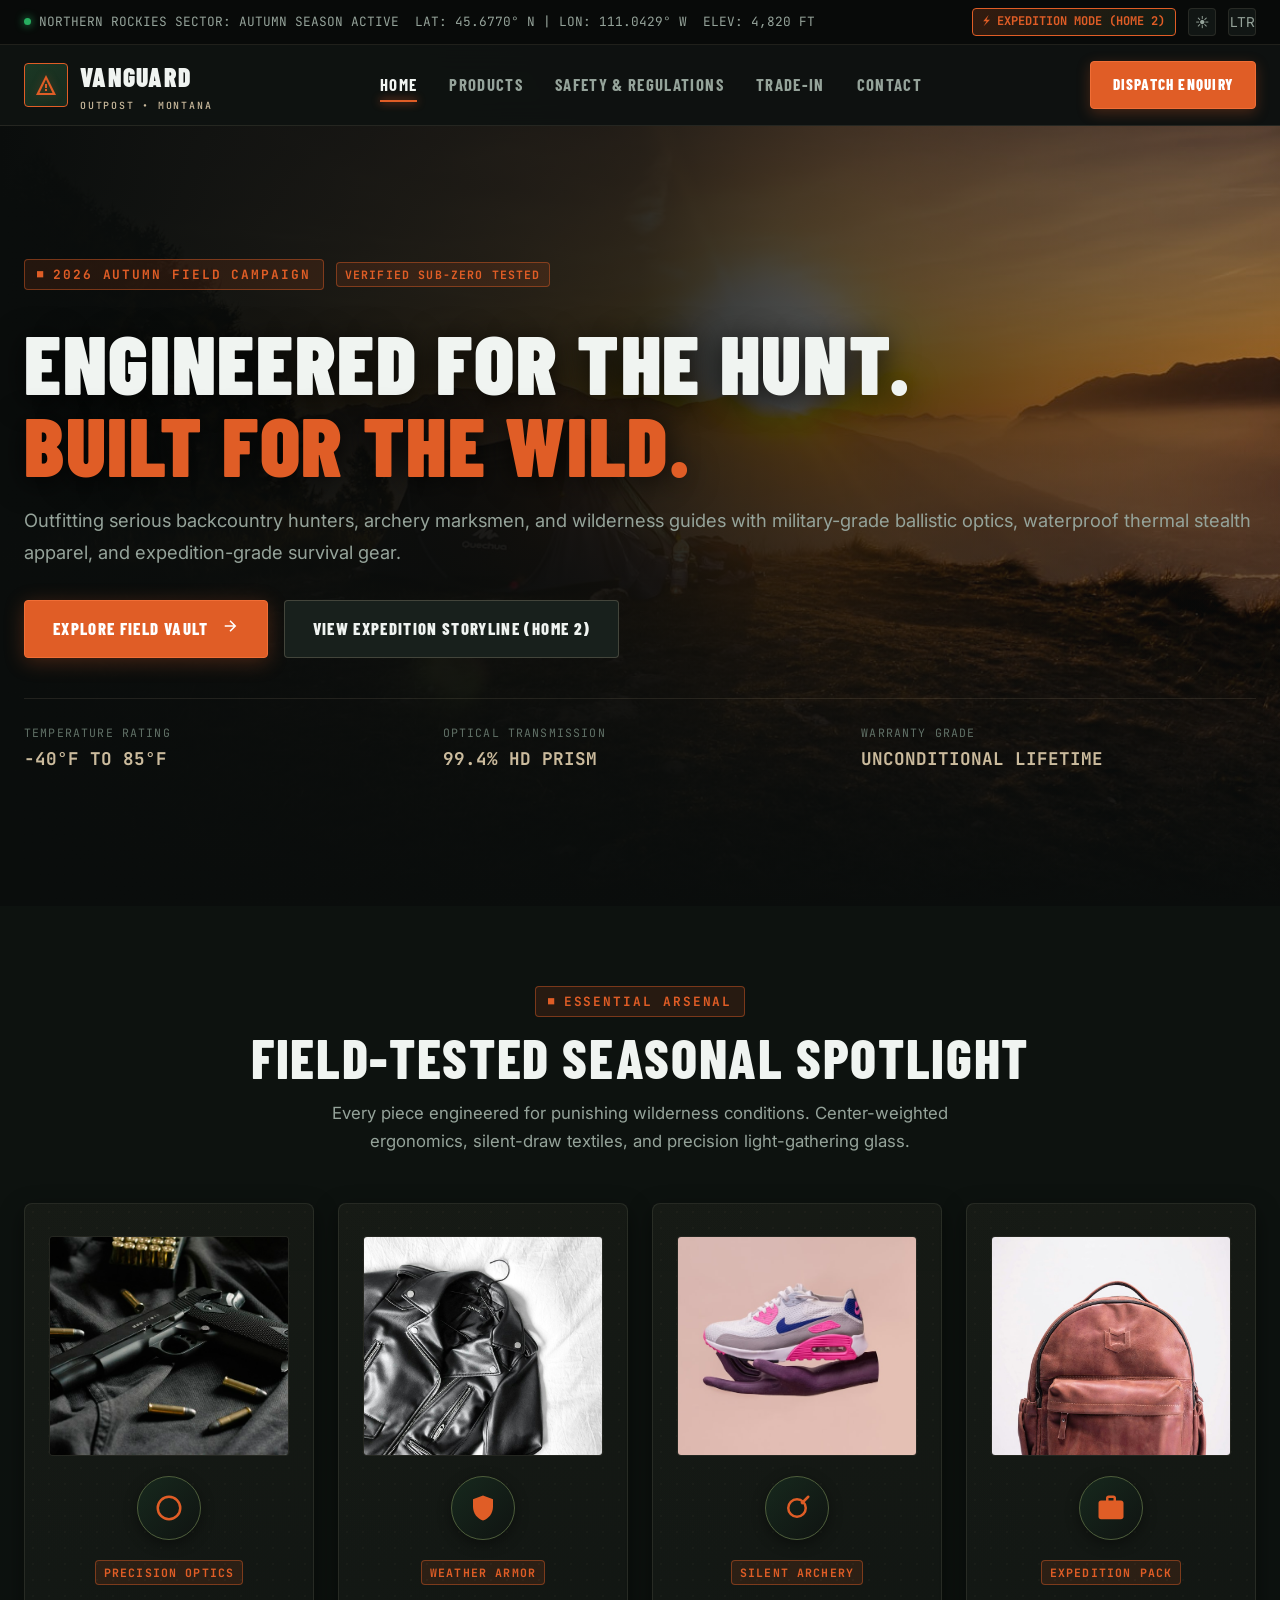
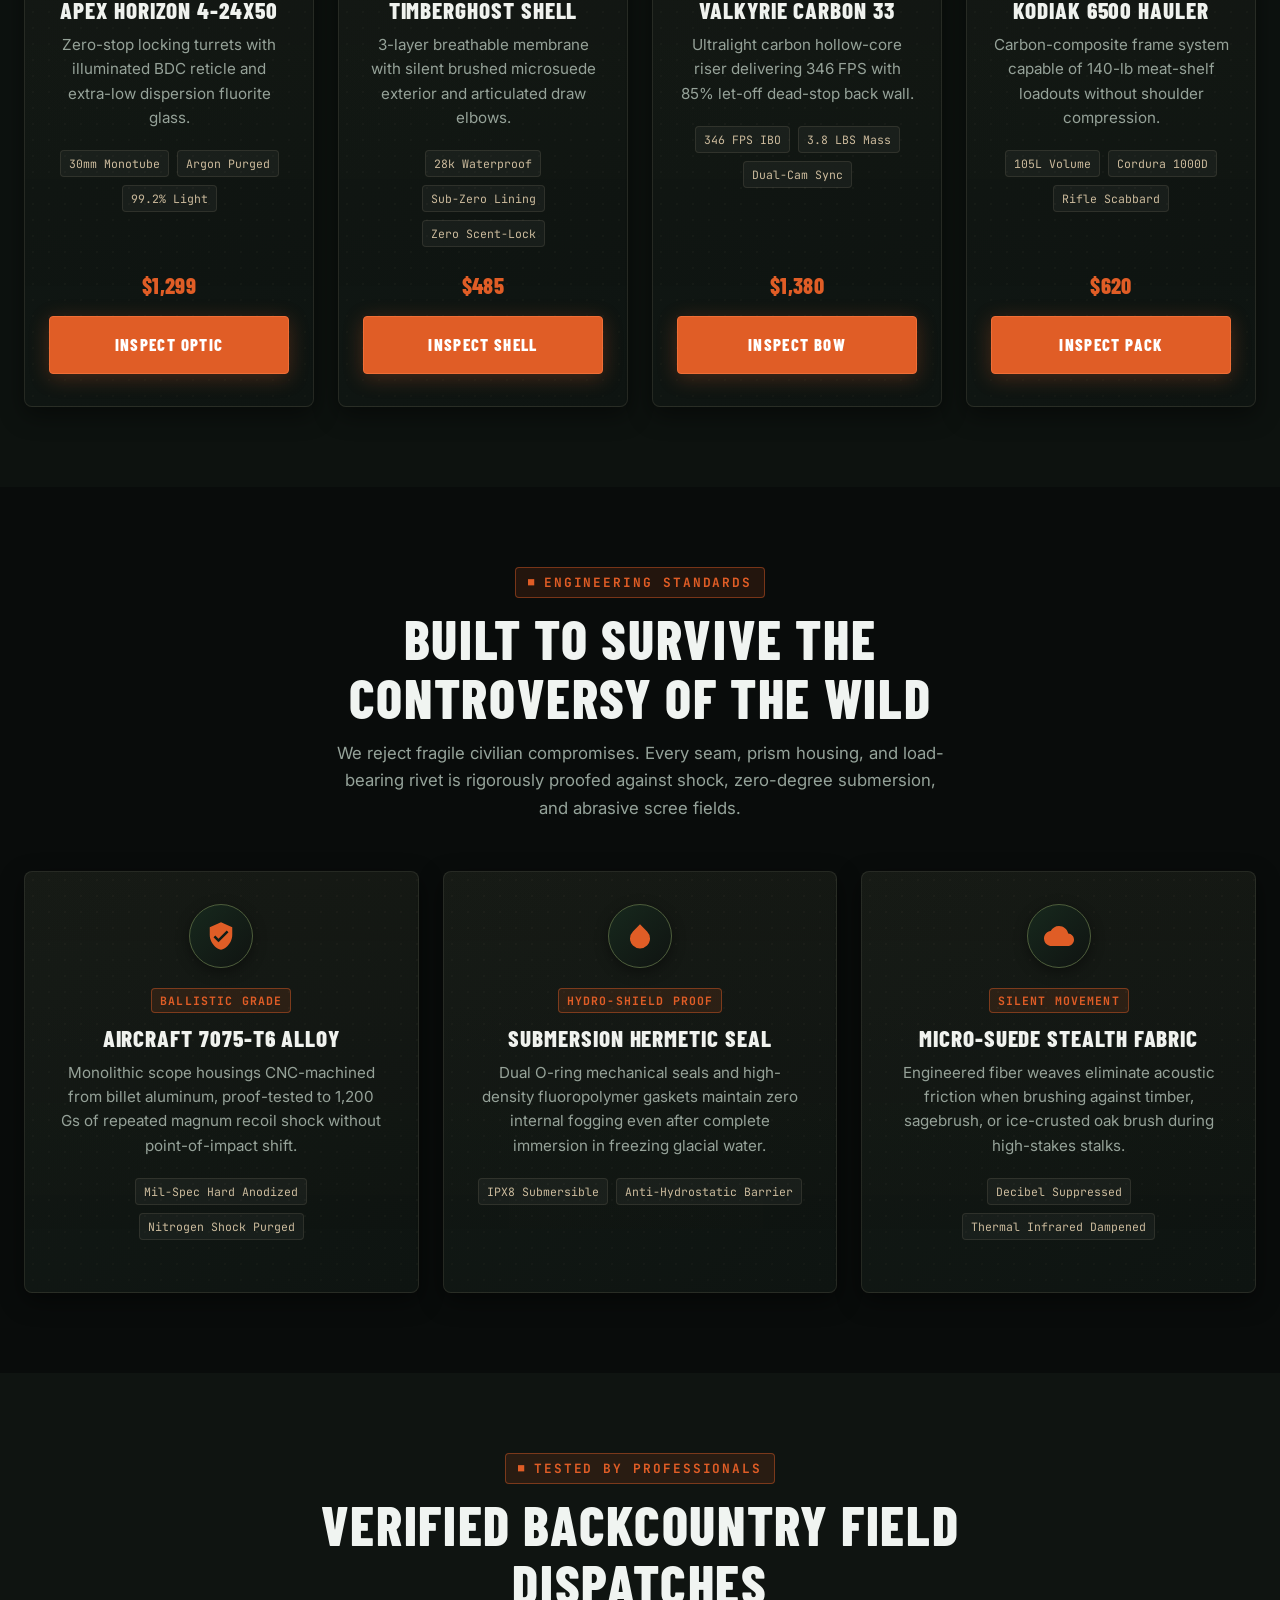
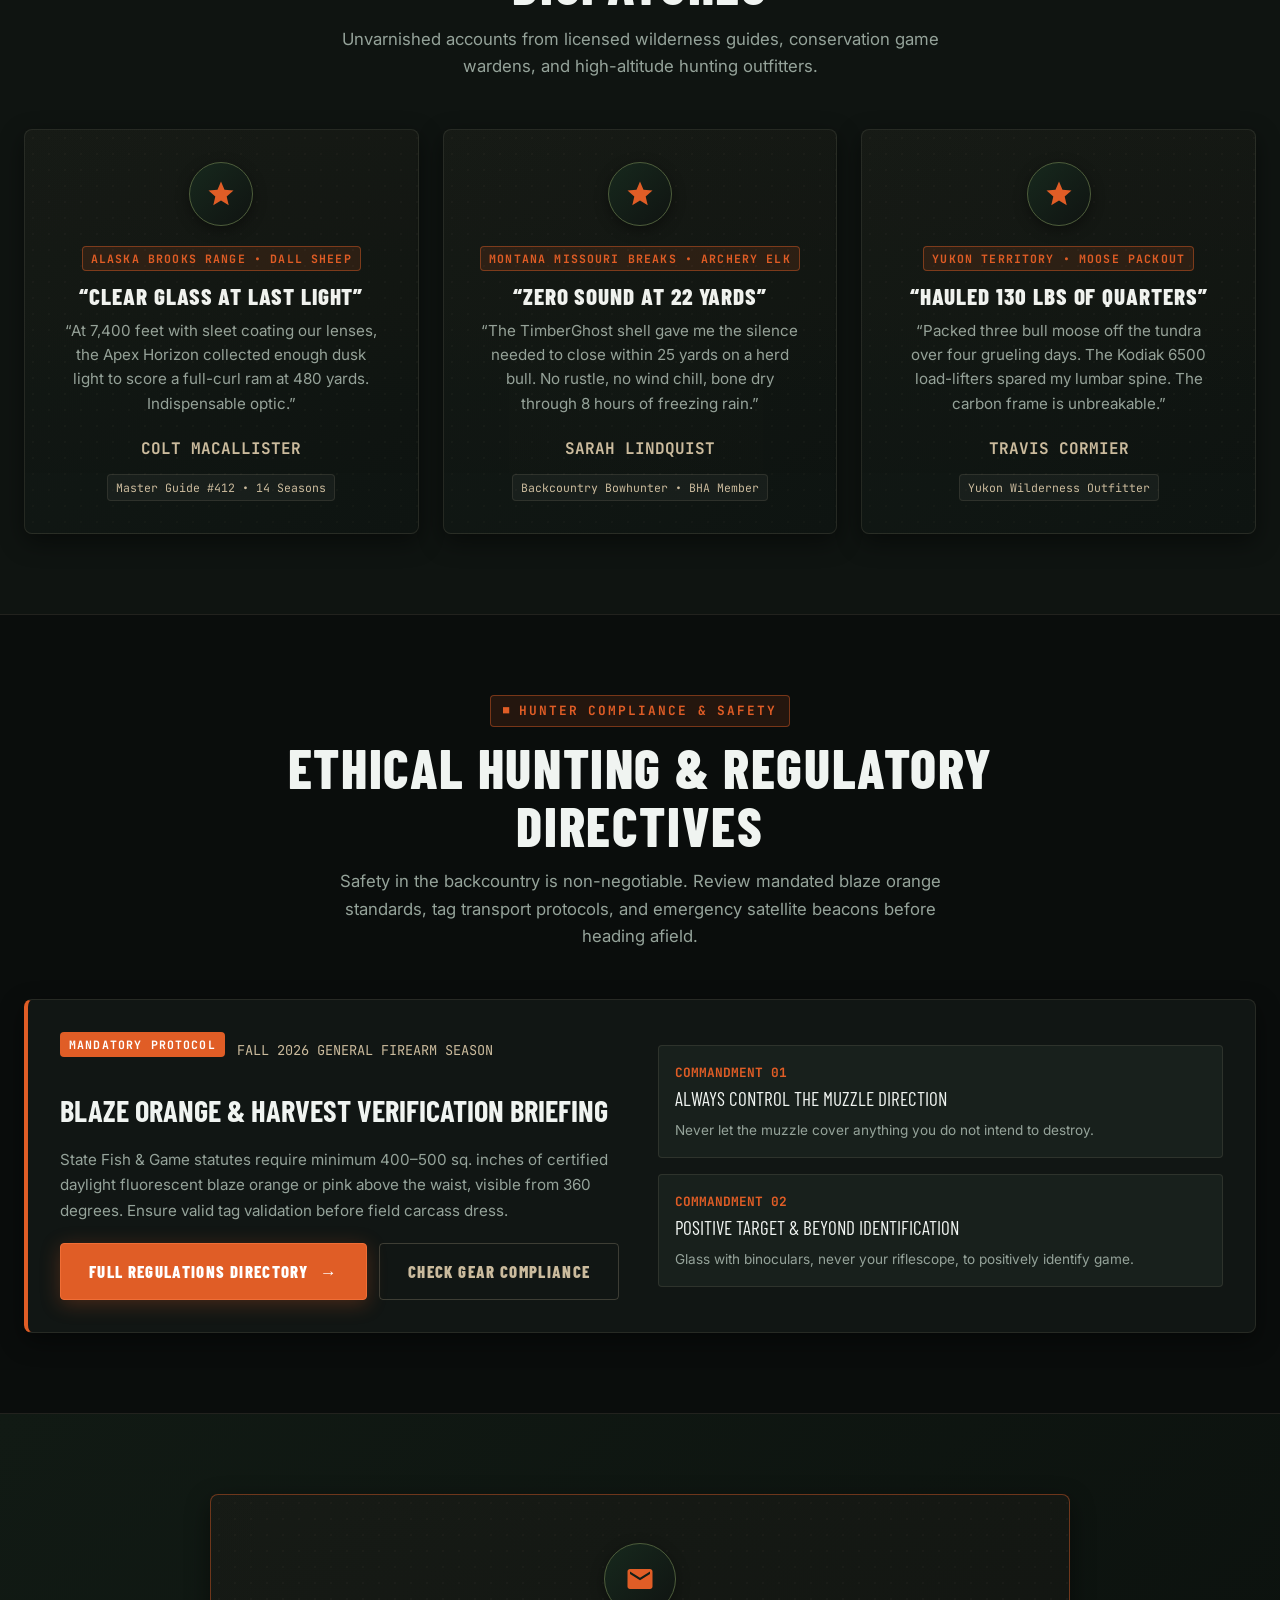
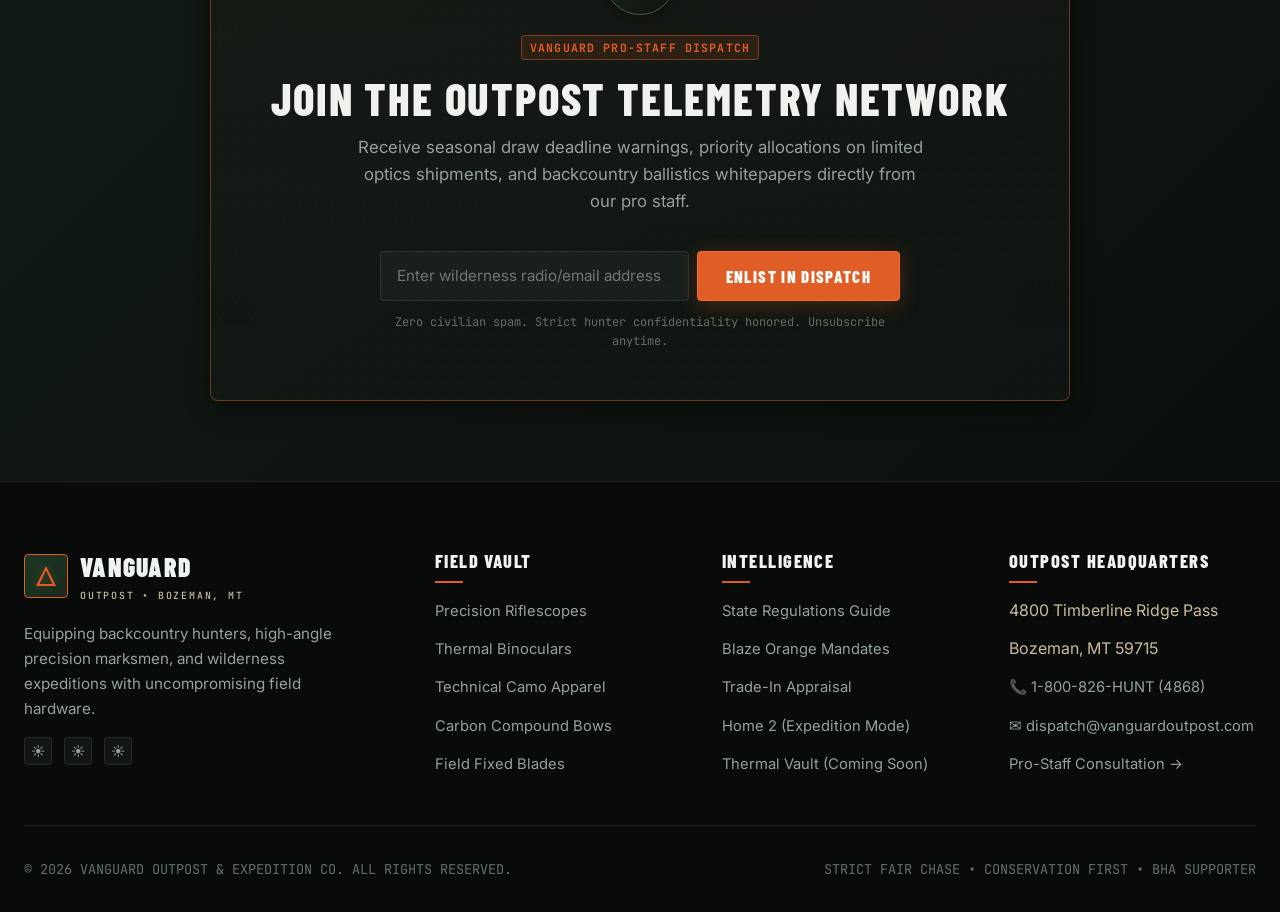
==== index.html @ a349a43c "1" ====
<!DOCTYPE html>
<html lang="en">
<head>
  <meta charset="UTF-8">
  <meta http-equiv="refresh" content="0; url=pages/index.html">
  <title>Redirecting to Vanguard Outpost...</title>
  <link rel="canonical" href="pages/index.html">
  <script>
    window.location.href = "pages/index.html";
  </script>
</head>
<body style="background: #0a0d0c; color: #cbbb9d; font-family: sans-serif; display: flex; align-items: center; justify-content: center; height: 100vh; text-align: center;">
  <p>Loading Vanguard Outpost Hunting &amp; Outdoor Store... <a href="pages/index.html" style="color: #e05d26;">Click here if not redirected automatically.</a></p>
</body>
</html>
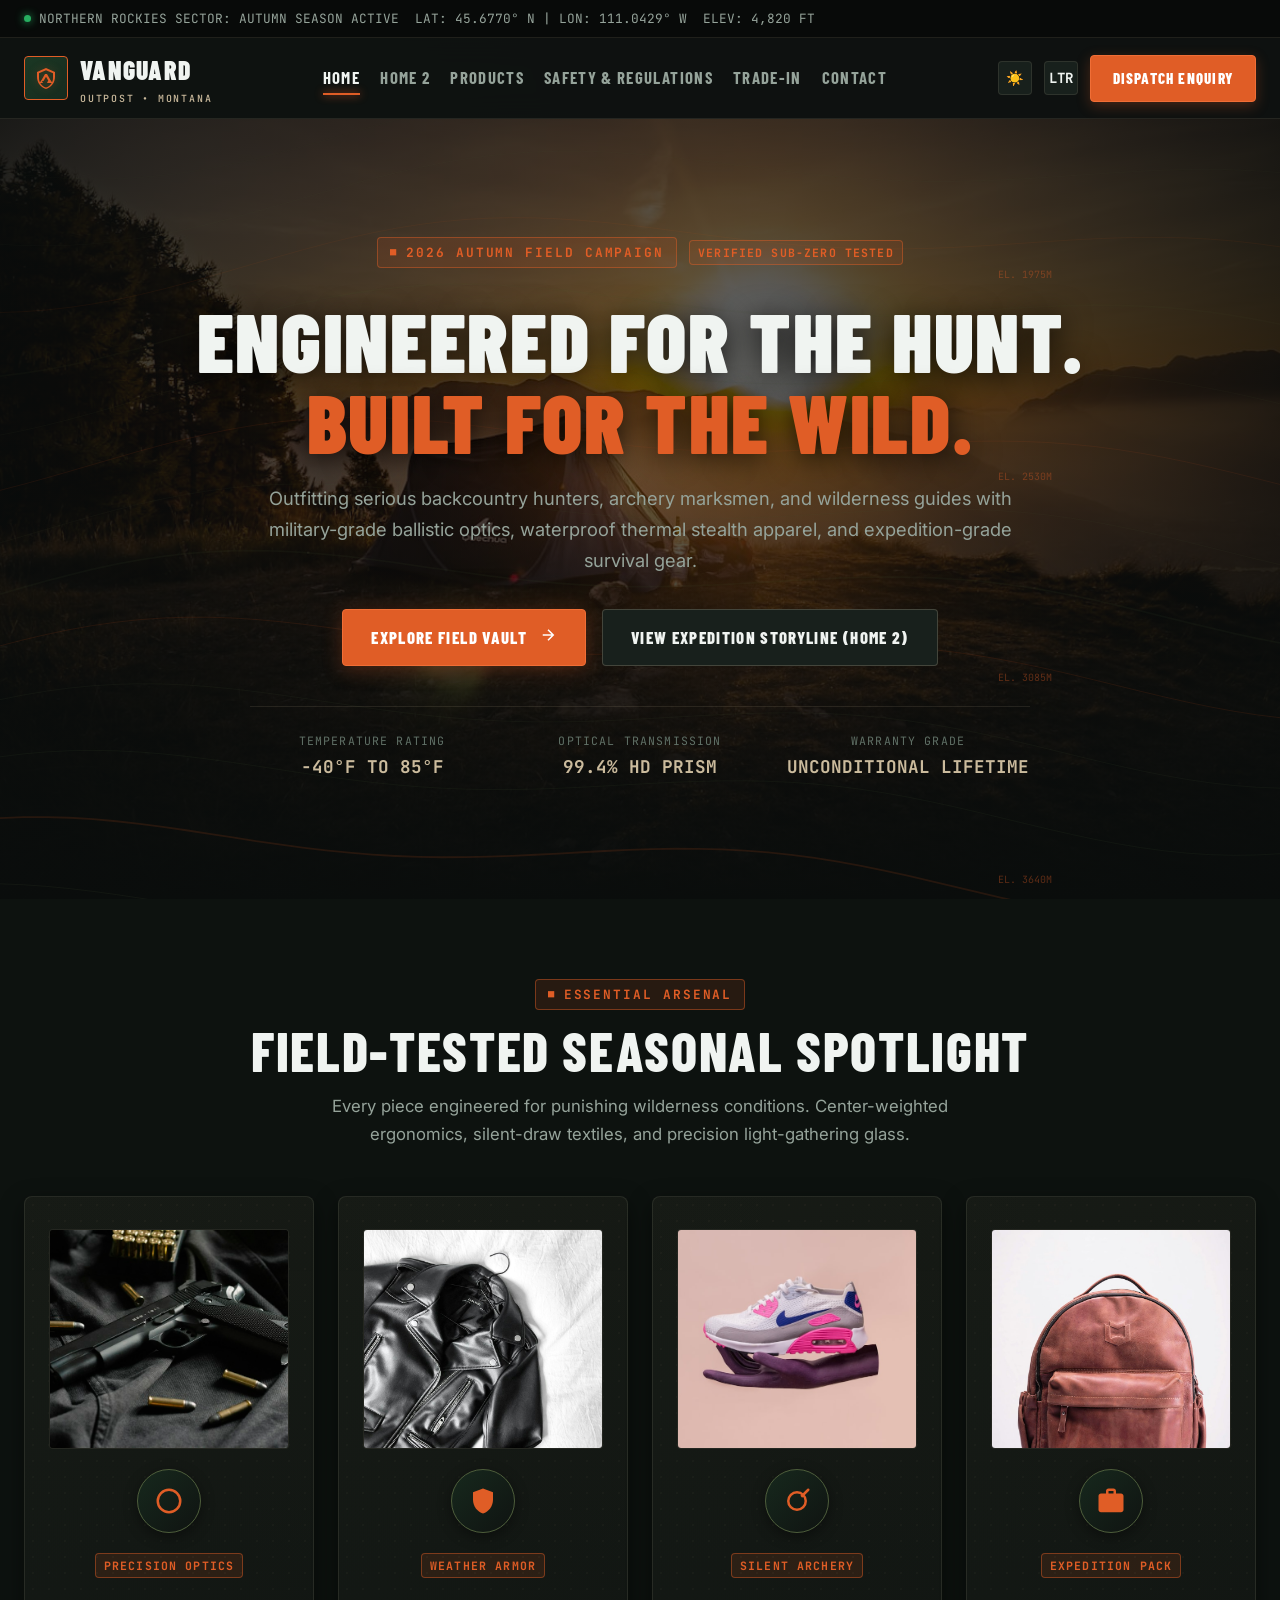
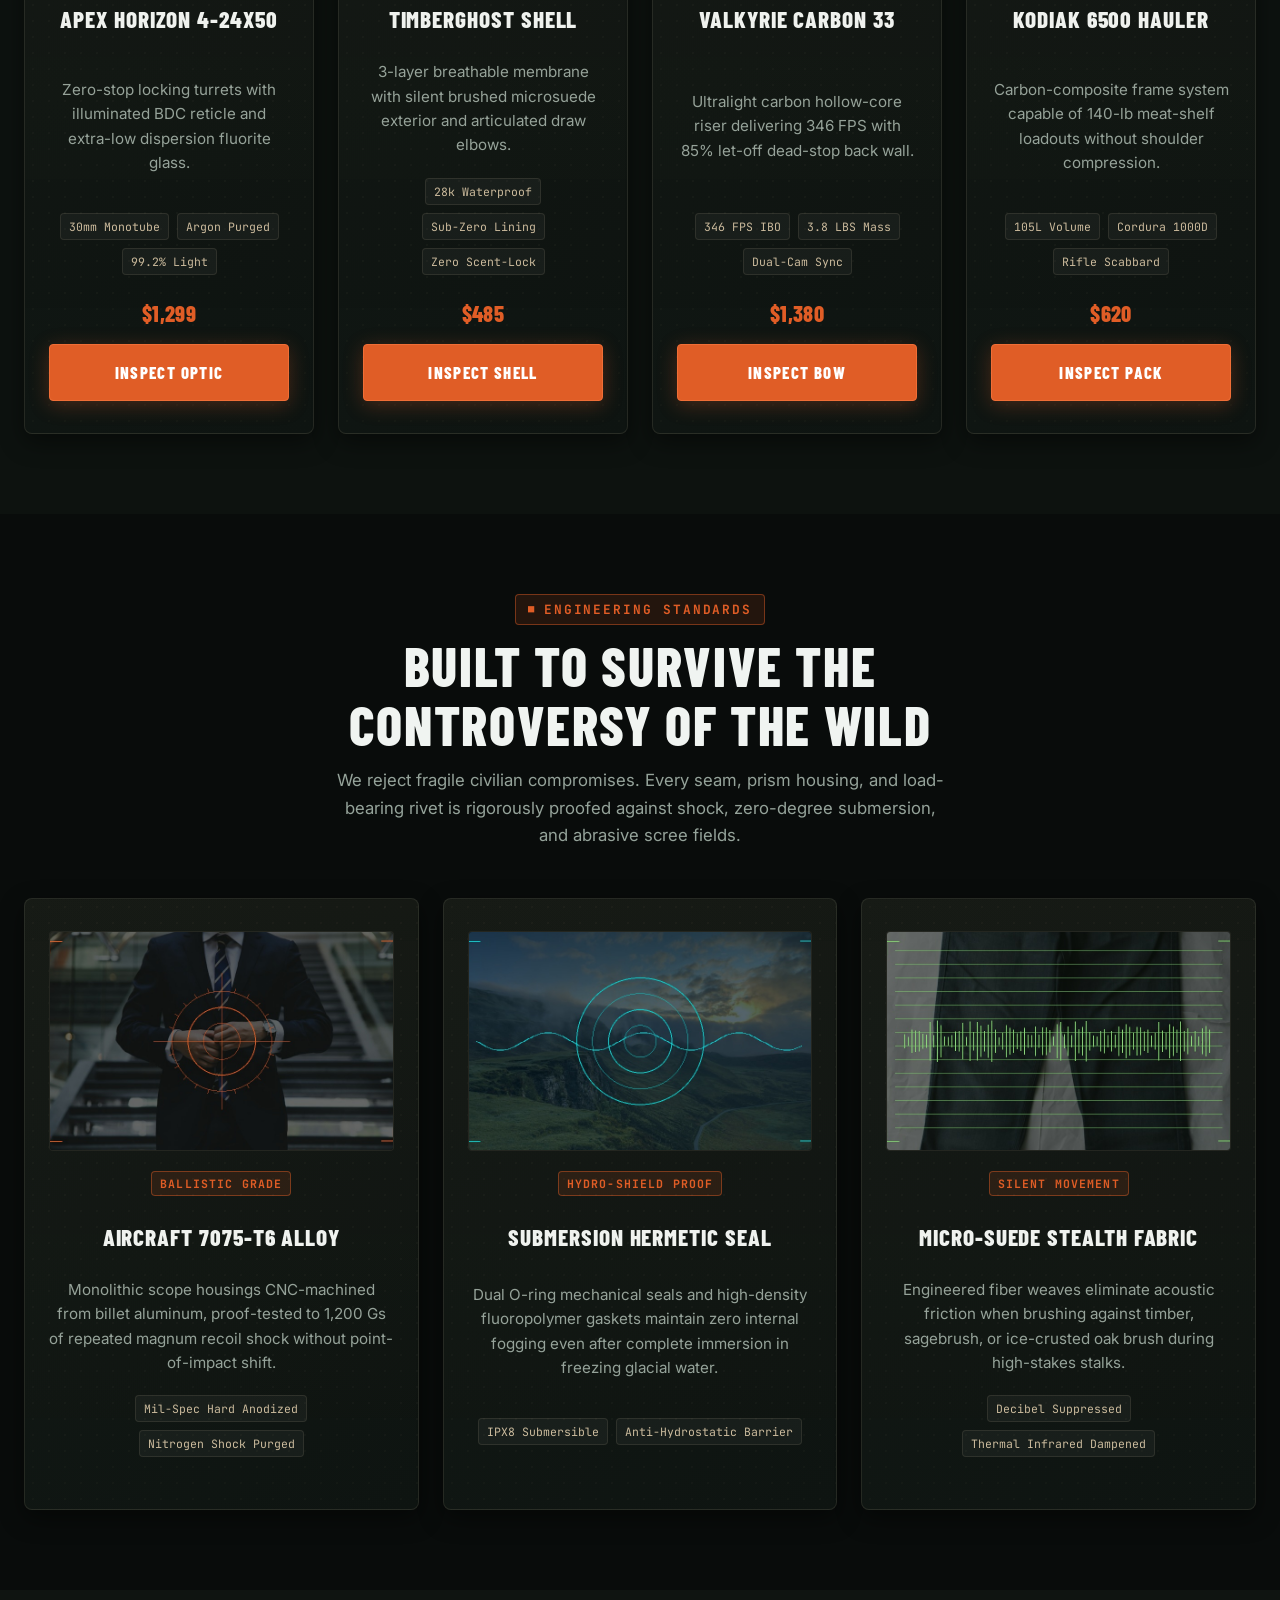
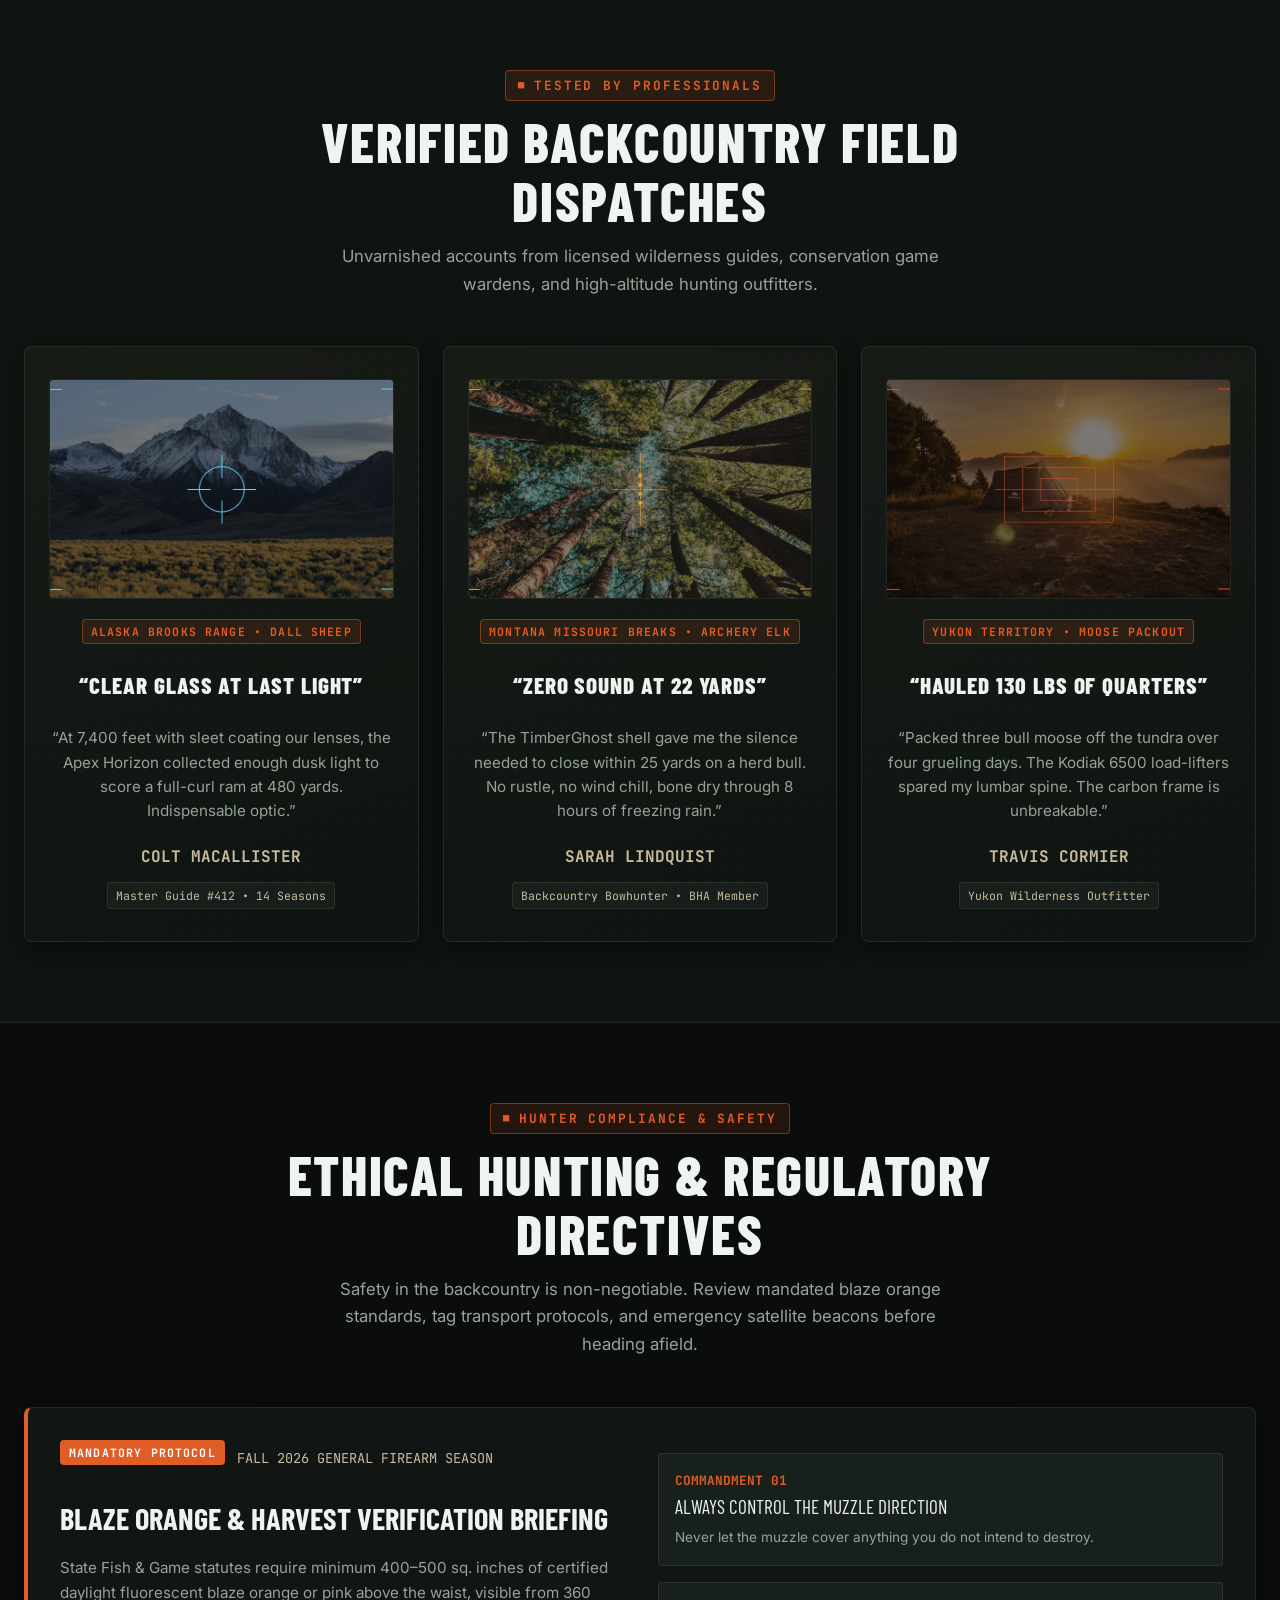
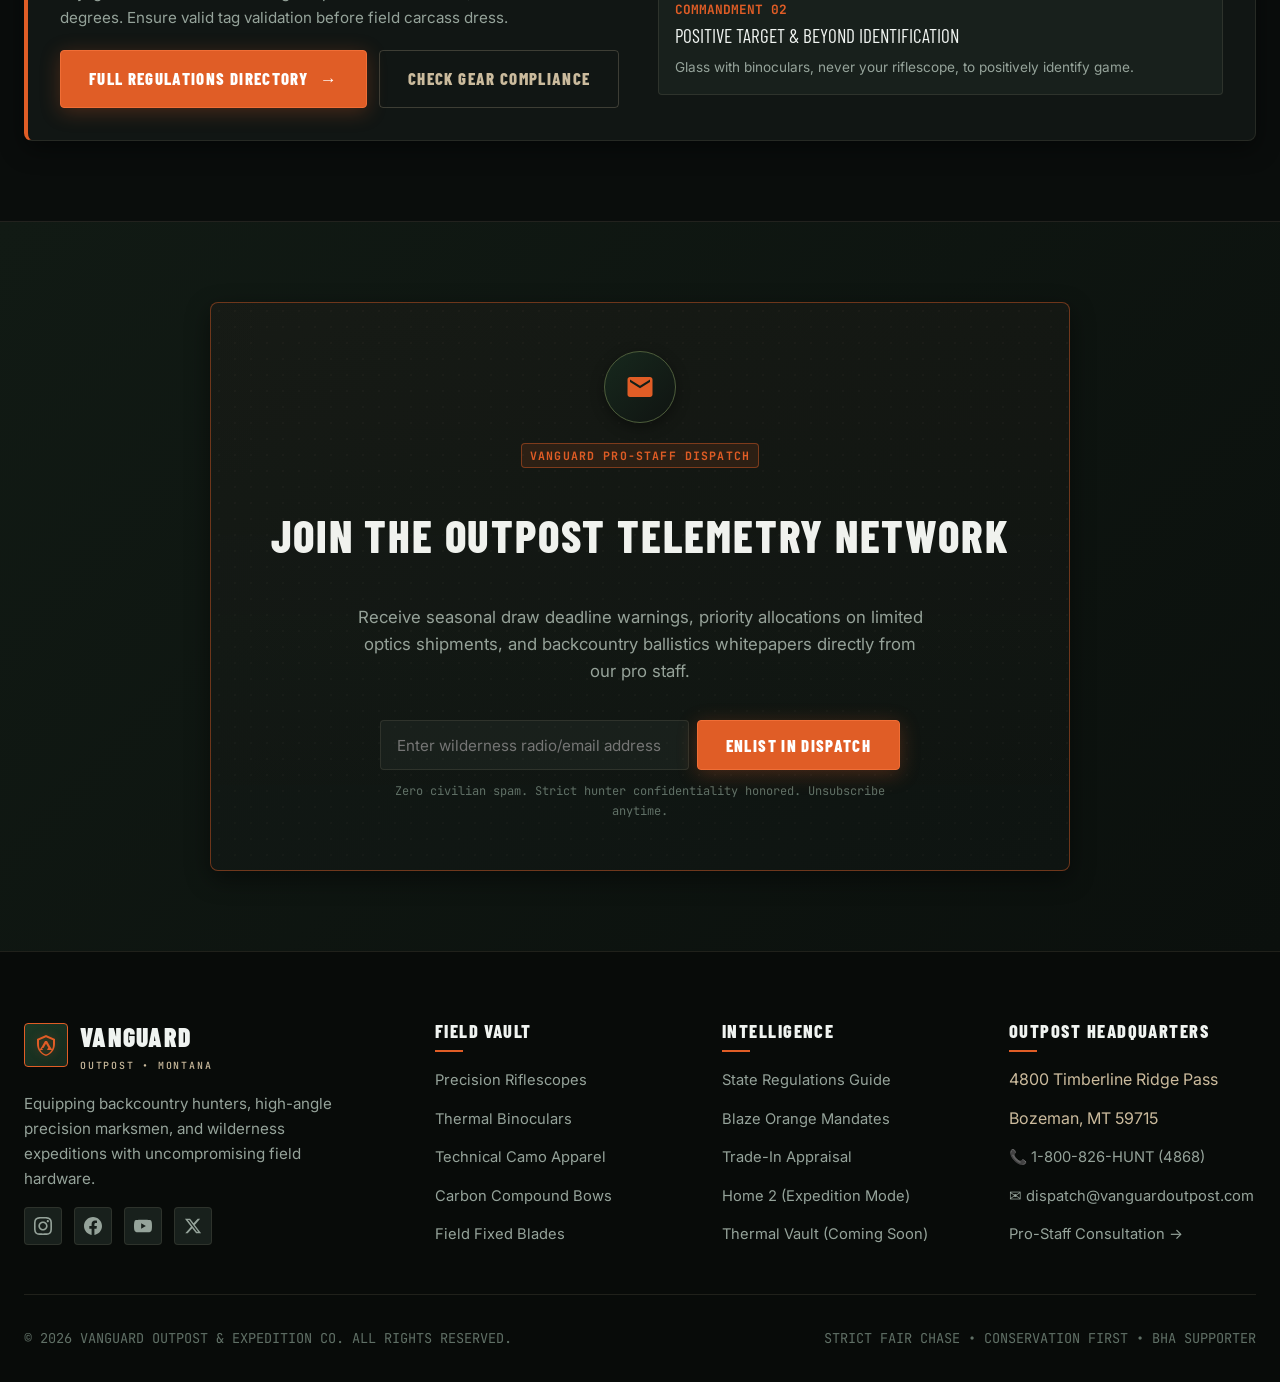
==== commit 90d63076: "2" ====
--- a/index.html
+++ b/index.html
@@ -4,6 +4,7 @@
   <meta charset="UTF-8">
   <meta http-equiv="refresh" content="0; url=pages/index.html">
   <title>Redirecting to Vanguard Outpost...</title>
+  <link rel="icon" type="image/svg+xml" href="assets/images/favicon.svg">
   <link rel="canonical" href="pages/index.html">
   <script>
     window.location.href = "pages/index.html";
